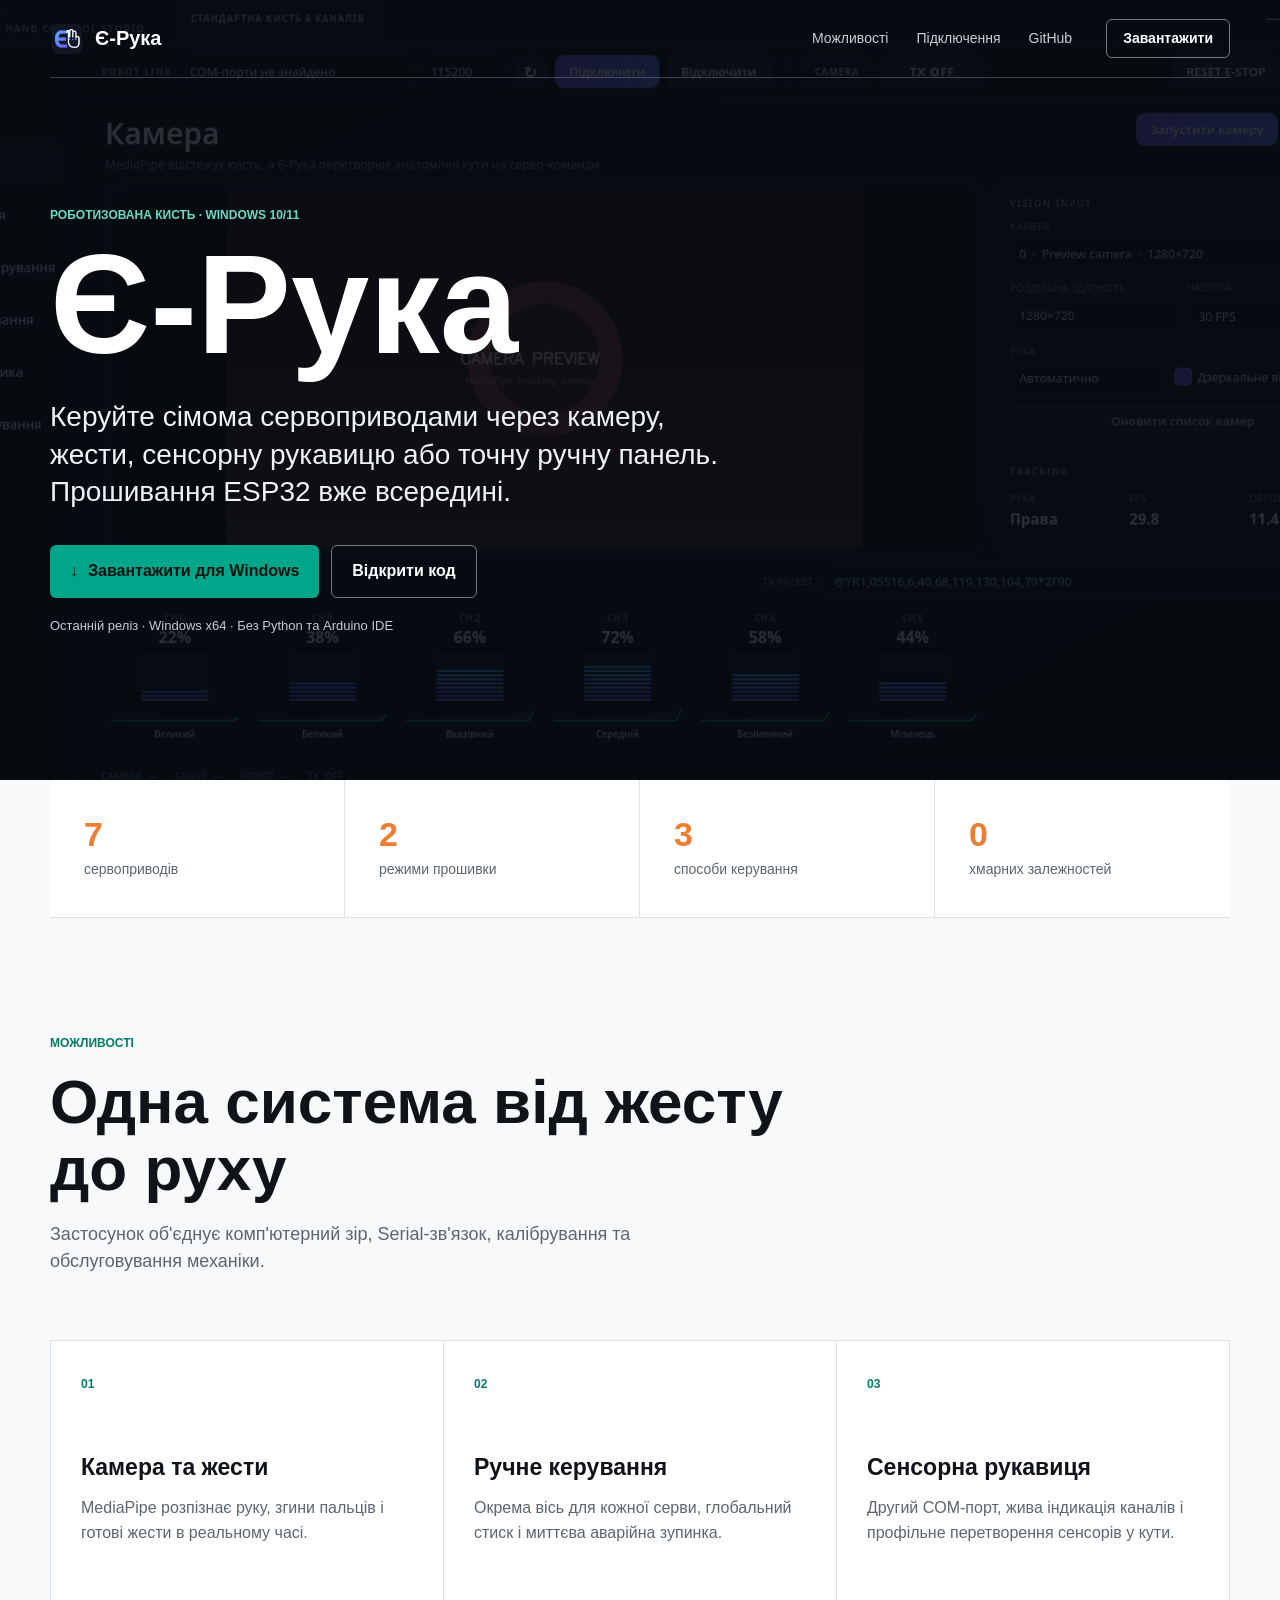
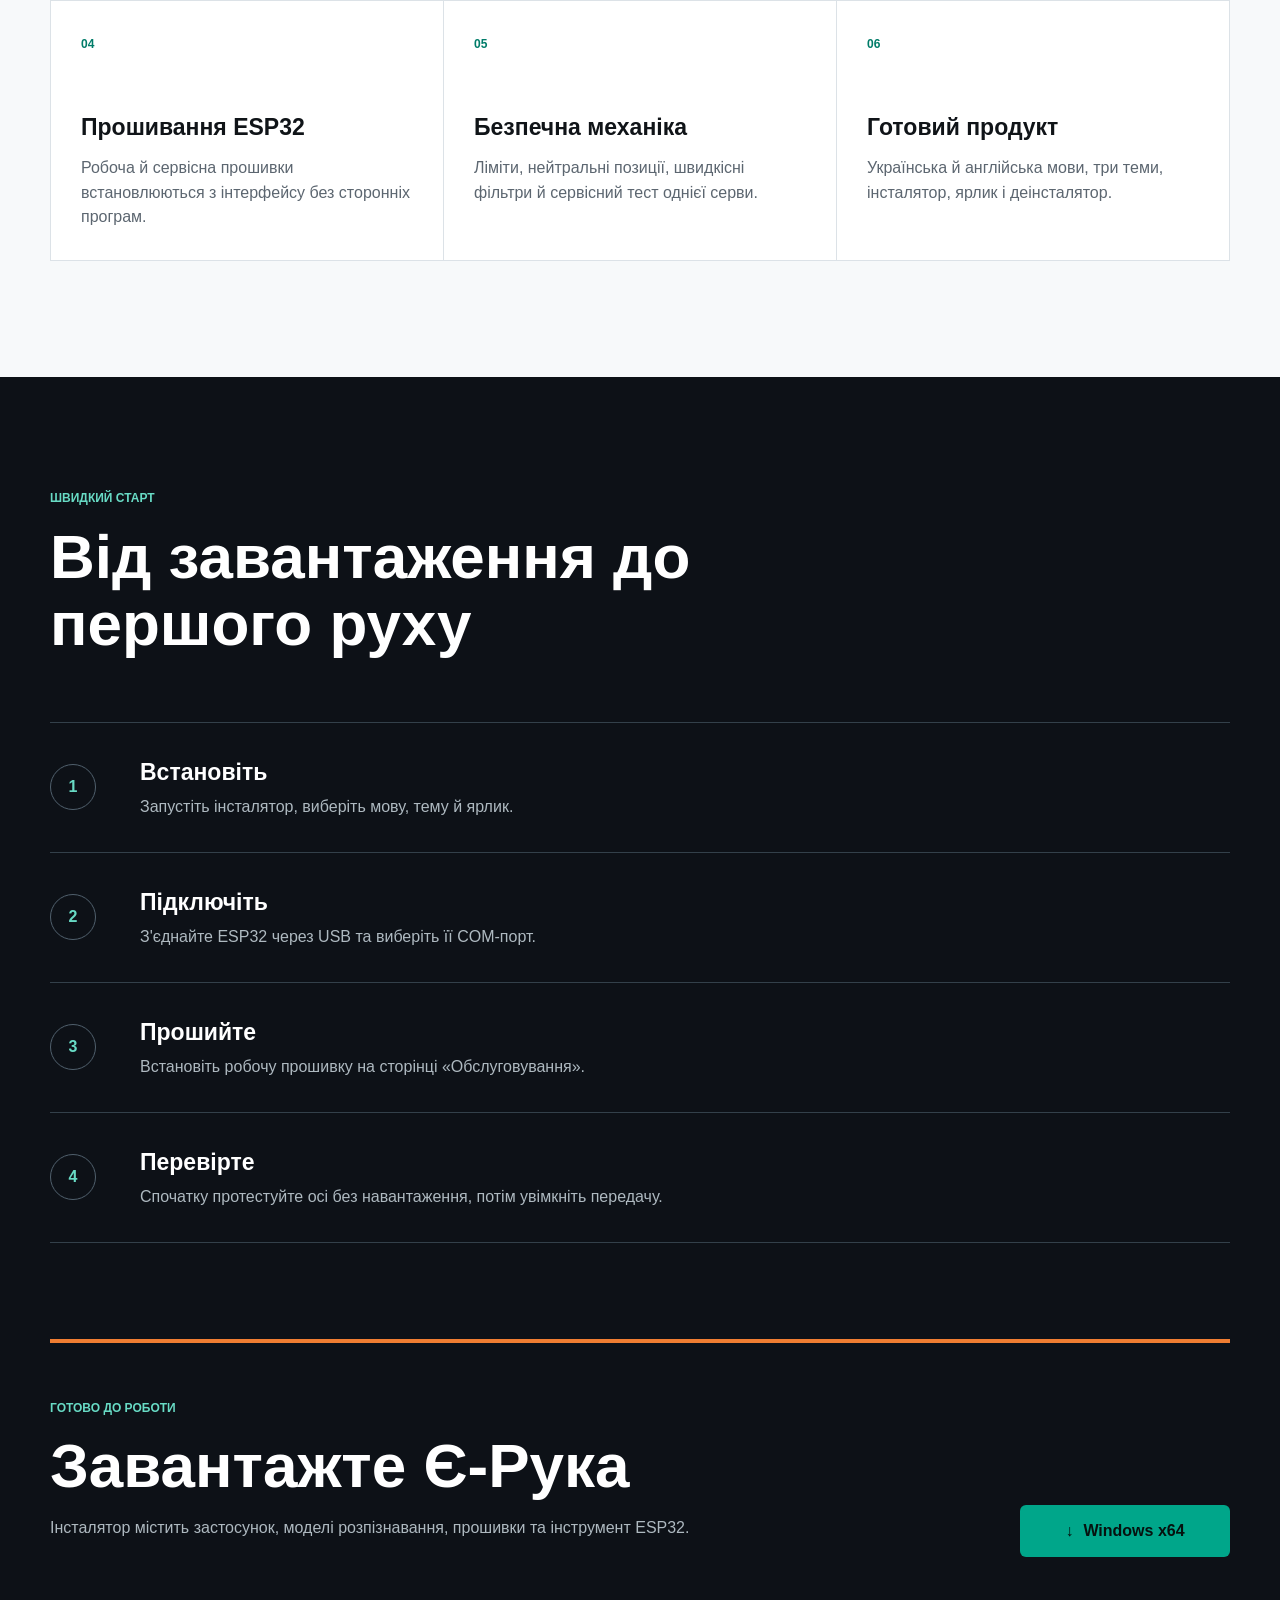
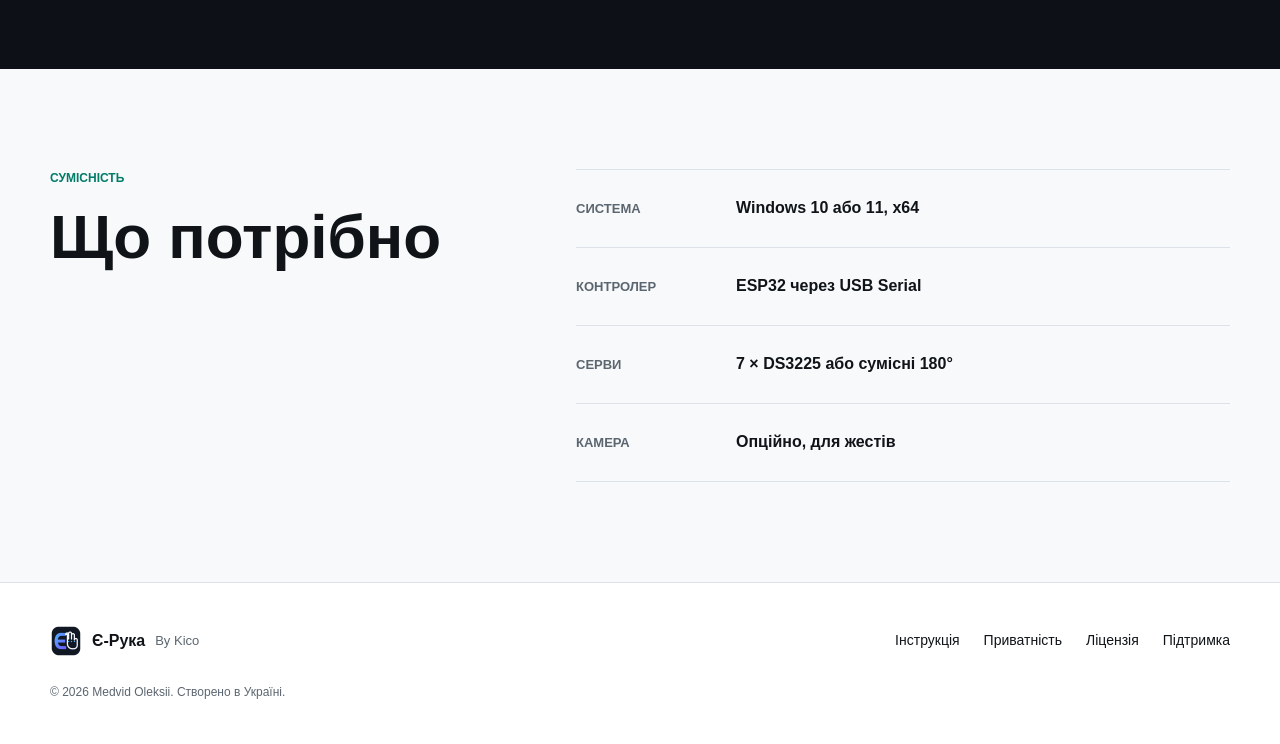
==== site/index.html @ 05da170c "Release Ye-Ruka 2.2.0" ====
<!doctype html>
<html lang="uk">
  <head>
    <meta charset="utf-8">
    <meta name="viewport" content="width=device-width, initial-scale=1">
    <meta name="description" content="Є-Рука — Windows-застосунок для керування роботизованою кистю через ESP32, камеру, жести та сенсорну рукавицю.">
    <meta name="theme-color" content="#0d1117">
    <meta property="og:title" content="Є-Рука — керування роботизованою кистю">
    <meta property="og:description" content="Камера, жести, сенсорна рукавиця, ручне керування й прошивання ESP32 в одному застосунку.">
    <meta property="og:image" content="assets/app-preview.png">
    <title>Є-Рука | By Kico</title>
    <link rel="icon" href="assets/logo.png">
    <link rel="stylesheet" href="styles.css">
    <script src="app.js" defer></script>
  </head>
  <body>
    <header class="site-header">
      <a class="brand" href="#top" aria-label="Є-Рука, на початок">
        <img src="assets/logo.png" alt="">
        <span>Є-Рука</span>
      </a>
      <nav aria-label="Основна навігація">
        <a href="#features">Можливості</a>
        <a href="#start">Підключення</a>
        <a href="https://github.com/Oleksii1221/Ye-ruka">GitHub</a>
      </nav>
      <a class="header-download" data-download href="https://github.com/Oleksii1221/Ye-ruka/releases/latest">Завантажити</a>
    </header>

    <main id="top">
      <section class="hero" aria-labelledby="hero-title">
        <div class="hero-image" role="img" aria-label="Інтерфейс застосунку Є-Рука"></div>
        <div class="hero-shade"></div>
        <div class="hero-content">
          <p class="eyebrow">РОБОТИЗОВАНА КИСТЬ · WINDOWS 10/11</p>
          <h1 id="hero-title">Є-Рука</h1>
          <p class="hero-copy">Керуйте сімома сервоприводами через камеру, жести, сенсорну рукавицю або точну ручну панель. Прошивання ESP32 вже всередині.</p>
          <div class="hero-actions">
            <a class="primary-button" data-download href="https://github.com/Oleksii1221/Ye-ruka/releases/latest">
              <span aria-hidden="true">↓</span>
              Завантажити для Windows
            </a>
            <a class="secondary-button" href="https://github.com/Oleksii1221/Ye-ruka">Відкрити код</a>
          </div>
          <p class="release-line"><span data-version>Останній реліз</span> · Windows x64 · Без Python та Arduino IDE</p>
        </div>
      </section>

      <section class="signal-band" aria-label="Ключові властивості">
        <div><strong>7</strong><span>сервоприводів</span></div>
        <div><strong>2</strong><span>режими прошивки</span></div>
        <div><strong>3</strong><span>способи керування</span></div>
        <div><strong>0</strong><span>хмарних залежностей</span></div>
      </section>

      <section class="section" id="features">
        <div class="section-heading">
          <p class="eyebrow dark">МОЖЛИВОСТІ</p>
          <h2>Одна система від жесту до руху</h2>
          <p>Застосунок об'єднує комп'ютерний зір, Serial-зв'язок, калібрування та обслуговування механіки.</p>
        </div>
        <div class="feature-grid">
          <article>
            <span class="feature-index">01</span>
            <h3>Камера та жести</h3>
            <p>MediaPipe розпізнає руку, згини пальців і готові жести в реальному часі.</p>
          </article>
          <article>
            <span class="feature-index">02</span>
            <h3>Ручне керування</h3>
            <p>Окрема вісь для кожної серви, глобальний стиск і миттєва аварійна зупинка.</p>
          </article>
          <article>
            <span class="feature-index">03</span>
            <h3>Сенсорна рукавиця</h3>
            <p>Другий COM-порт, жива індикація каналів і профільне перетворення сенсорів у кути.</p>
          </article>
          <article>
            <span class="feature-index">04</span>
            <h3>Прошивання ESP32</h3>
            <p>Робоча й сервісна прошивки встановлюються з інтерфейсу без сторонніх програм.</p>
          </article>
          <article>
            <span class="feature-index">05</span>
            <h3>Безпечна механіка</h3>
            <p>Ліміти, нейтральні позиції, швидкісні фільтри й сервісний тест однієї серви.</p>
          </article>
          <article>
            <span class="feature-index">06</span>
            <h3>Готовий продукт</h3>
            <p>Українська й англійська мови, три теми, інсталятор, ярлик і деінсталятор.</p>
          </article>
        </div>
      </section>

      <section class="dark-section" id="start">
        <div class="section-heading light">
          <p class="eyebrow">ШВИДКИЙ СТАРТ</p>
          <h2>Від завантаження до першого руху</h2>
        </div>
        <ol class="steps">
          <li><span>1</span><div><h3>Встановіть</h3><p>Запустіть інсталятор, виберіть мову, тему й ярлик.</p></div></li>
          <li><span>2</span><div><h3>Підключіть</h3><p>З'єднайте ESP32 через USB та виберіть її COM-порт.</p></div></li>
          <li><span>3</span><div><h3>Прошийте</h3><p>Встановіть робочу прошивку на сторінці «Обслуговування».</p></div></li>
          <li><span>4</span><div><h3>Перевірте</h3><p>Спочатку протестуйте осі без навантаження, потім увімкніть передачу.</p></div></li>
        </ol>
        <div class="download-panel">
          <div>
            <p class="eyebrow">ГОТОВО ДО РОБОТИ</p>
            <h2>Завантажте Є-Рука</h2>
            <p>Інсталятор містить застосунок, моделі розпізнавання, прошивки та інструмент ESP32.</p>
          </div>
          <a class="primary-button light-button" data-download href="https://github.com/Oleksii1221/Ye-ruka/releases/latest">
            <span aria-hidden="true">↓</span>
            Windows x64
          </a>
        </div>
      </section>

      <section class="requirements">
        <div>
          <p class="eyebrow dark">СУМІСНІСТЬ</p>
          <h2>Що потрібно</h2>
        </div>
        <dl>
          <div><dt>Система</dt><dd>Windows 10 або 11, x64</dd></div>
          <div><dt>Контролер</dt><dd>ESP32 через USB Serial</dd></div>
          <div><dt>Серви</dt><dd>7 × DS3225 або сумісні 180°</dd></div>
          <div><dt>Камера</dt><dd>Опційно, для жестів</dd></div>
        </dl>
      </section>
    </main>

    <footer>
      <div class="footer-brand"><img src="assets/logo.png" alt=""><strong>Є-Рука</strong><span>By Kico</span></div>
      <div class="footer-links">
        <a href="https://github.com/Oleksii1221/Ye-ruka/blob/master/README.md">Інструкція</a>
        <a href="privacy.html">Приватність</a>
        <a href="https://github.com/Oleksii1221/Ye-ruka/blob/master/LICENSE">Ліцензія</a>
        <a href="https://github.com/Oleksii1221/Ye-ruka/issues">Підтримка</a>
      </div>
      <p>© 2026 Medvid Oleksii. Створено в Україні.</p>
    </footer>
  </body>
</html>
---- site/styles.css ----
:root {
  color-scheme: light;
  --ink: #101418;
  --muted: #5c6670;
  --line: #dce2e7;
  --paper: #f7f9fa;
  --white: #ffffff;
  --night: #0d1117;
  --night-soft: #171e26;
  --teal: #00a68a;
  --teal-dark: #007c69;
  --orange: #ef7d32;
  --max: 1180px;
}

* { box-sizing: border-box; }
html { scroll-behavior: smooth; }
body {
  margin: 0;
  background: var(--paper);
  color: var(--ink);
  font-family: Inter, "Segoe UI", Arial, sans-serif;
  line-height: 1.55;
}
a { color: inherit; text-decoration: none; }
img { display: block; max-width: 100%; }
button, a { -webkit-tap-highlight-color: transparent; }

.site-header {
  position: absolute;
  z-index: 10;
  top: 0;
  left: 50%;
  width: min(calc(100% - 40px), var(--max));
  min-height: 78px;
  transform: translateX(-50%);
  display: flex;
  align-items: center;
  gap: 34px;
  color: var(--white);
  border-bottom: 1px solid rgba(255, 255, 255, .22);
}
.brand { display: flex; align-items: center; gap: 11px; font-size: 20px; font-weight: 750; }
.brand img { width: 34px; height: 34px; object-fit: contain; }
.site-header nav { display: flex; gap: 28px; margin-left: auto; font-size: 14px; }
.site-header nav a { opacity: .8; }
.site-header nav a:hover { opacity: 1; }
.header-download {
  min-height: 38px;
  padding: 8px 16px;
  display: inline-flex;
  align-items: center;
  border: 1px solid rgba(255, 255, 255, .45);
  border-radius: 6px;
  font-size: 14px;
  font-weight: 700;
}

.hero {
  position: relative;
  min-height: min(780px, 90vh);
  display: flex;
  align-items: center;
  overflow: hidden;
  color: var(--white);
  background: var(--night);
}
.hero-image {
  position: absolute;
  inset: 0;
  background-image: url("assets/app-preview.png");
  background-position: center;
  background-size: cover;
  opacity: .56;
  transform: scale(1.025);
}
.hero-shade { position: absolute; inset: 0; background: rgba(5, 10, 15, .72); }
.hero-content {
  position: relative;
  width: min(calc(100% - 40px), var(--max));
  margin: 52px auto 0;
  padding: 92px 0 82px;
}
.eyebrow { margin: 0 0 16px; color: #68dbc5; font-size: 12px; font-weight: 800; letter-spacing: 0; }
.eyebrow.dark { color: var(--teal-dark); }
.hero h1 { margin: 0; max-width: 700px; font-size: clamp(64px, 11vw, 142px); line-height: .92; letter-spacing: 0; }
.hero-copy { max-width: 700px; margin: 28px 0 0; font-size: clamp(19px, 2.2vw, 28px); line-height: 1.35; color: #eef3f4; }
.hero-actions { display: flex; flex-wrap: wrap; gap: 12px; margin-top: 34px; }
.primary-button, .secondary-button {
  min-height: 52px;
  display: inline-flex;
  align-items: center;
  justify-content: center;
  gap: 10px;
  padding: 13px 20px;
  border-radius: 6px;
  font-weight: 750;
}
.primary-button { background: var(--teal); color: #06120f; }
.primary-button:hover { background: #16c2a5; }
.secondary-button { border: 1px solid rgba(255, 255, 255, .45); color: var(--white); }
.secondary-button:hover { border-color: var(--white); }
.release-line { margin: 18px 0 0; color: #c4cdd2; font-size: 13px; }

.signal-band {
  max-width: var(--max);
  margin: 0 auto;
  min-height: 138px;
  display: grid;
  grid-template-columns: repeat(4, 1fr);
  align-items: stretch;
  background: var(--white);
  border-bottom: 1px solid var(--line);
}
.signal-band div { padding: 34px; display: flex; flex-direction: column; justify-content: center; border-right: 1px solid var(--line); }
.signal-band div:last-child { border-right: 0; }
.signal-band strong { font-size: 34px; line-height: 1; color: var(--orange); }
.signal-band span { margin-top: 8px; color: var(--muted); font-size: 14px; }

.section { max-width: var(--max); margin: 0 auto; padding: 116px 0; }
.section-heading { max-width: 740px; }
.section-heading h2, .download-panel h2, .requirements h2 { margin: 0; font-size: clamp(36px, 5vw, 62px); line-height: 1.08; letter-spacing: 0; }
.section-heading > p:last-child { max-width: 650px; color: var(--muted); font-size: 18px; }
.feature-grid { margin-top: 64px; display: grid; grid-template-columns: repeat(3, 1fr); border-top: 1px solid var(--line); border-left: 1px solid var(--line); }
.feature-grid article { min-height: 260px; padding: 30px; background: var(--white); border-right: 1px solid var(--line); border-bottom: 1px solid var(--line); }
.feature-index { color: var(--teal-dark); font-size: 12px; font-weight: 800; }
.feature-grid h3 { margin: 54px 0 10px; font-size: 23px; }
.feature-grid p { margin: 0; color: var(--muted); }

.dark-section { padding: 112px max(20px, calc((100% - var(--max)) / 2)); background: var(--night); color: var(--white); }
.section-heading.light { color: var(--white); }
.steps { margin: 64px 0 0; padding: 0; list-style: none; border-top: 1px solid #33404a; }
.steps li { min-height: 130px; display: grid; grid-template-columns: 90px 1fr; align-items: center; border-bottom: 1px solid #33404a; }
.steps li > span { width: 46px; height: 46px; display: grid; place-items: center; border: 1px solid #50606d; border-radius: 50%; color: #68dbc5; font-weight: 800; }
.steps h3 { margin: 0 0 4px; font-size: 23px; }
.steps p { margin: 0; color: #aeb9c0; }
.download-panel { margin-top: 96px; padding-top: 56px; display: flex; align-items: end; justify-content: space-between; gap: 40px; border-top: 4px solid var(--orange); }
.download-panel p:last-child { max-width: 670px; color: #aeb9c0; }
.light-button { min-width: 210px; flex: 0 0 auto; }

.requirements { max-width: var(--max); margin: 0 auto; padding: 100px 0; display: grid; grid-template-columns: .8fr 1.2fr; gap: 90px; }
.requirements dl { margin: 0; border-top: 1px solid var(--line); }
.requirements dl div { min-height: 78px; display: grid; grid-template-columns: 160px 1fr; align-items: center; border-bottom: 1px solid var(--line); }
.requirements dt { color: var(--muted); font-size: 13px; font-weight: 700; text-transform: uppercase; }
.requirements dd { margin: 0; font-weight: 650; }

footer { padding: 42px max(20px, calc((100% - var(--max)) / 2)); display: grid; grid-template-columns: 1fr auto; gap: 26px; align-items: center; background: var(--white); border-top: 1px solid var(--line); }
.footer-brand { display: flex; align-items: center; gap: 10px; }
.footer-brand img { width: 32px; height: 32px; }
.footer-brand span { color: var(--muted); font-size: 13px; }
.footer-links { display: flex; flex-wrap: wrap; gap: 24px; font-size: 14px; }
footer > p { grid-column: 1 / -1; margin: 0; color: var(--muted); font-size: 12px; }

.document-page { min-height: 100vh; background: var(--paper); }
.document-page .site-header { position: static; transform: none; width: min(calc(100% - 40px), var(--max)); color: var(--ink); border-bottom-color: var(--line); }
.document-page .header-download { border-color: var(--line); }
.document { max-width: 840px; margin: 0 auto; padding: 90px 20px 120px; }
.document h1 { margin: 0 0 20px; font-size: clamp(42px, 7vw, 74px); line-height: 1; }
.document h2 { margin-top: 46px; }
.document p, .document li { color: #3f4a53; }

@media (max-width: 900px) {
  .site-header nav { display: none; }
  .header-download { margin-left: auto; }
  .signal-band { grid-template-columns: repeat(2, 1fr); }
  .signal-band div:nth-child(2) { border-right: 0; }
  .signal-band div:nth-child(-n+2) { border-bottom: 1px solid var(--line); }
  .section, .requirements { padding-left: 20px; padding-right: 20px; }
  .feature-grid { grid-template-columns: repeat(2, 1fr); }
  .requirements { grid-template-columns: 1fr; gap: 44px; }
}

@media (max-width: 620px) {
  .site-header { width: calc(100% - 28px); min-height: 66px; }
  .brand span { font-size: 18px; }
  .header-download { min-height: 34px; padding: 6px 11px; }
  .hero { min-height: 760px; align-items: end; }
  .hero-content { width: calc(100% - 32px); margin-top: 66px; padding: 76px 0 58px; }
  .hero h1 { font-size: 68px; }
  .hero-copy { font-size: 20px; }
  .hero-actions { flex-direction: column; align-items: stretch; }
  .primary-button, .secondary-button { width: 100%; }
  .signal-band div { padding: 24px 20px; }
  .section { padding-top: 82px; padding-bottom: 82px; }
  .feature-grid { grid-template-columns: 1fr; margin-top: 42px; }
  .feature-grid article { min-height: 220px; }
  .dark-section { padding-top: 82px; padding-bottom: 82px; }
  .steps li { grid-template-columns: 62px 1fr; padding: 20px 0; }
  .steps li > span { width: 40px; height: 40px; }
  .download-panel { margin-top: 68px; flex-direction: column; align-items: stretch; }
  .requirements dl div { grid-template-columns: 1fr; gap: 5px; padding: 16px 0; }
  footer { grid-template-columns: 1fr; }
}

@media (prefers-reduced-motion: reduce) {
  html { scroll-behavior: auto; }
}
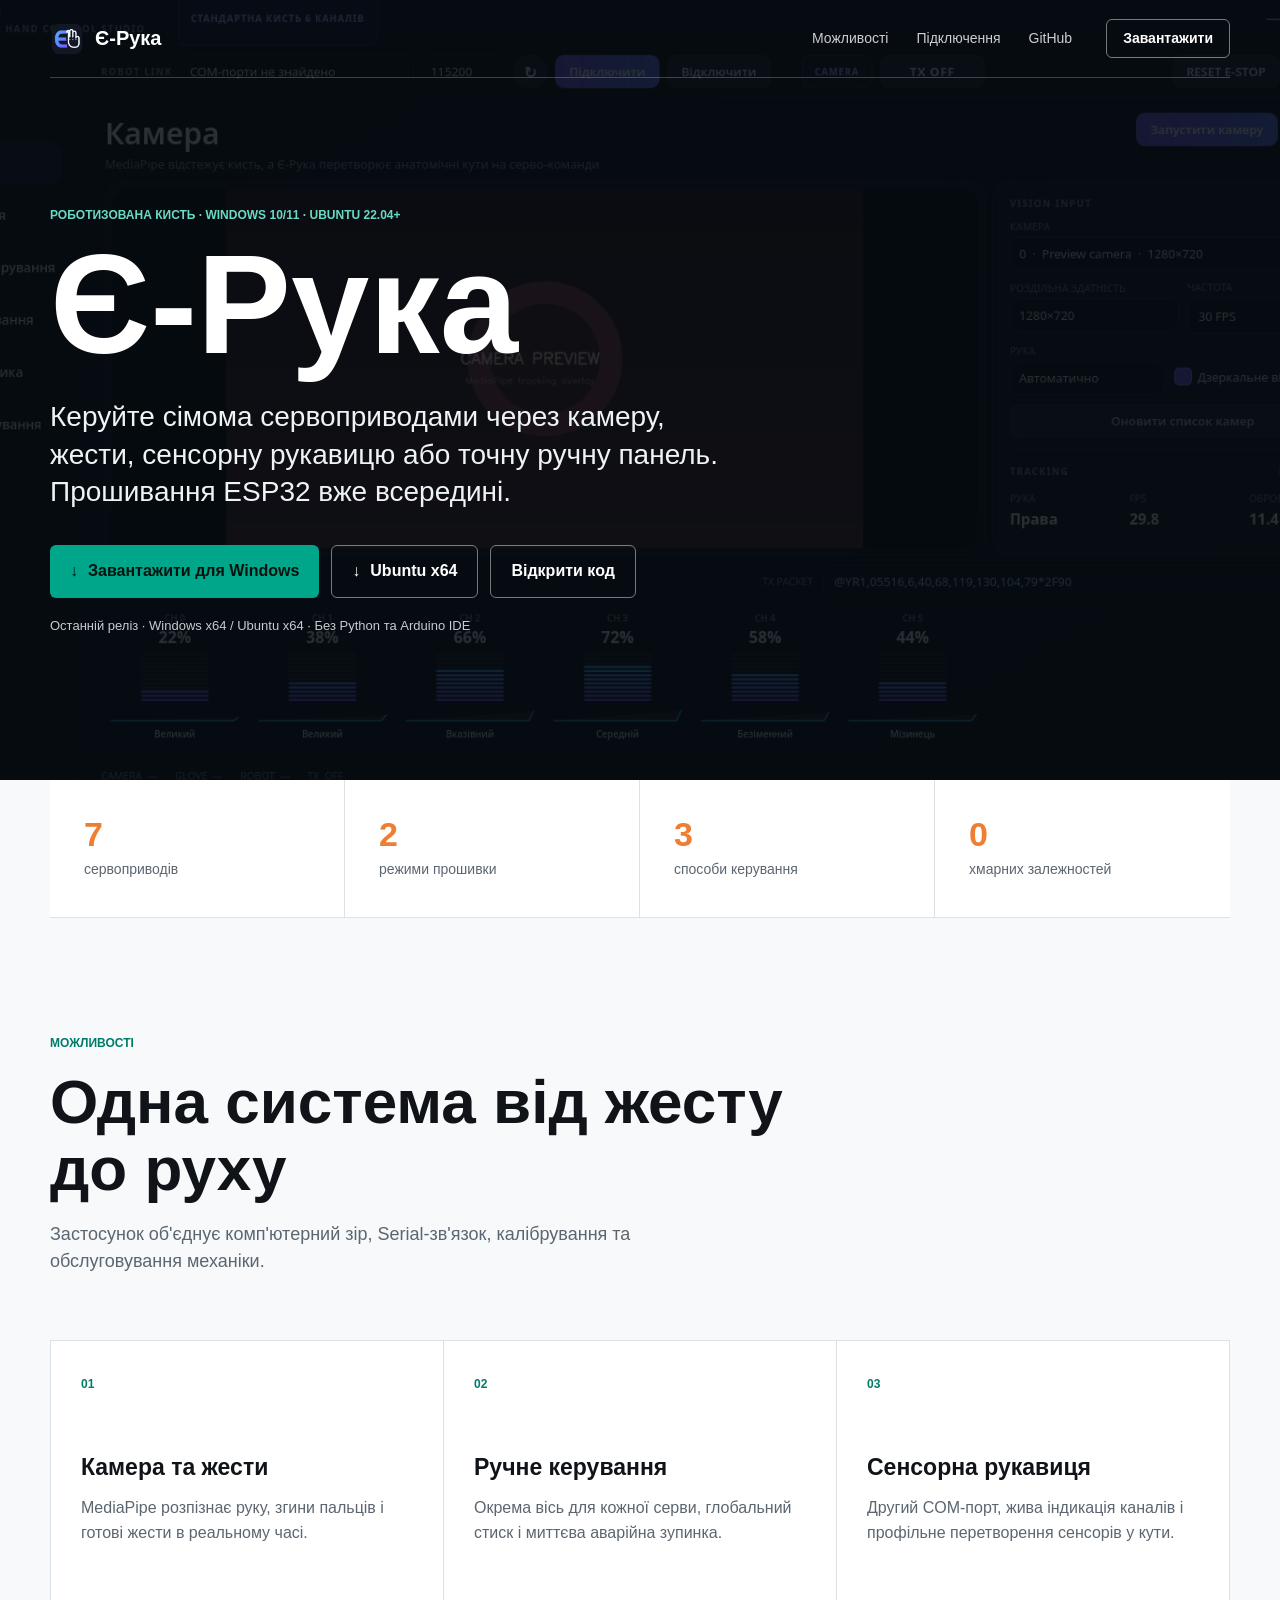
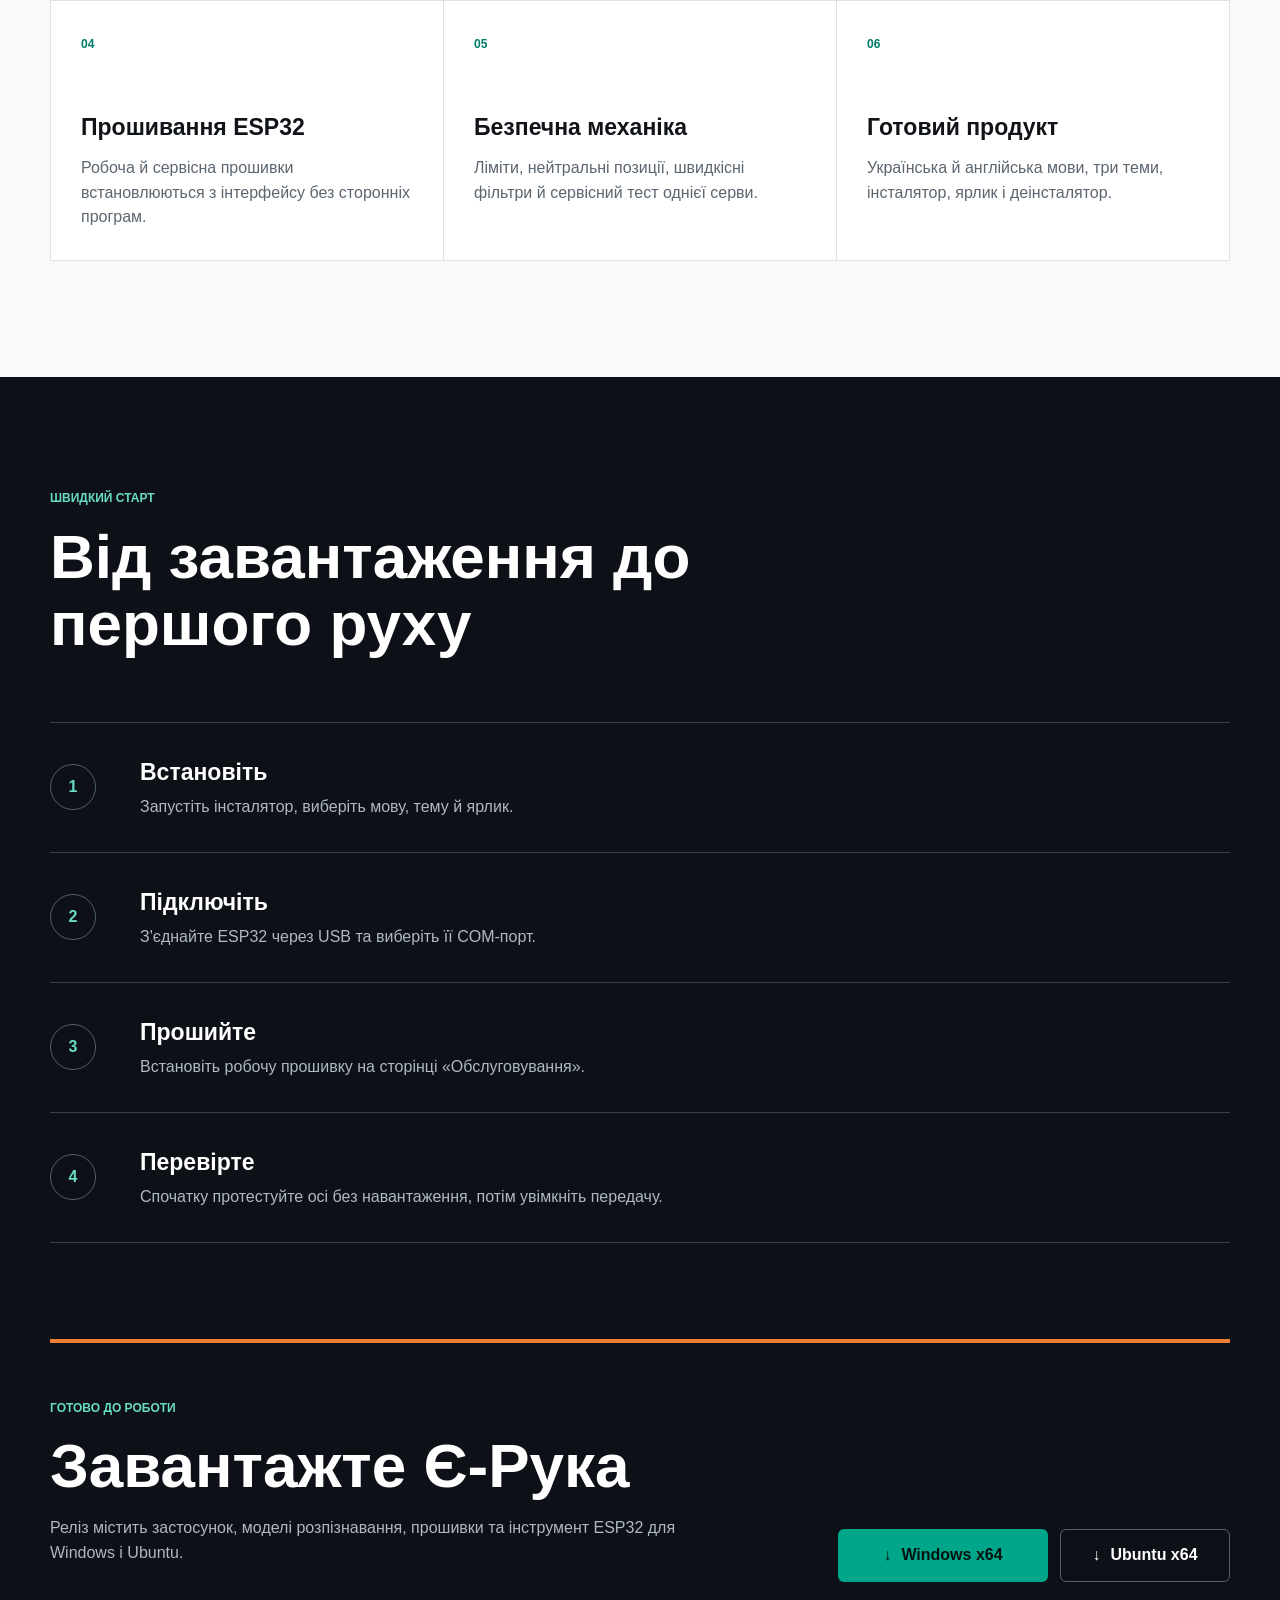
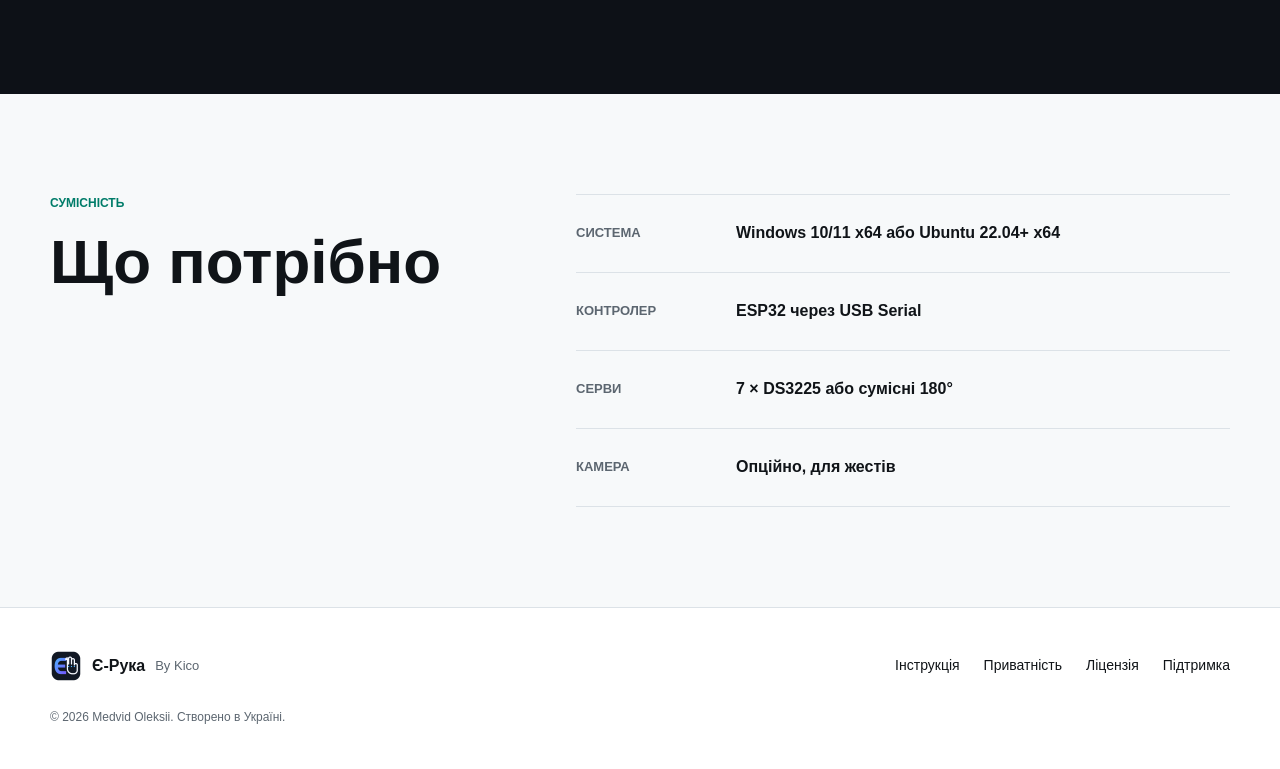
==== commit 38ab802f: "Add Ubuntu release package" ====
--- a/site/index.html
+++ b/site/index.html
@@ -3,7 +3,7 @@
   <head>
     <meta charset="utf-8">
     <meta name="viewport" content="width=device-width, initial-scale=1">
-    <meta name="description" content="Є-Рука — Windows-застосунок для керування роботизованою кистю через ESP32, камеру, жести та сенсорну рукавицю.">
+    <meta name="description" content="Є-Рука — застосунок для Windows та Ubuntu, що керує роботизованою кистю через ESP32, камеру, жести та сенсорну рукавицю.">
     <meta name="theme-color" content="#0d1117">
     <meta property="og:title" content="Є-Рука — керування роботизованою кистю">
     <meta property="og:description" content="Камера, жести, сенсорна рукавиця, ручне керування й прошивання ESP32 в одному застосунку.">
@@ -24,7 +24,7 @@
         <a href="#start">Підключення</a>
         <a href="https://github.com/Oleksii1221/Ye-ruka">GitHub</a>
       </nav>
-      <a class="header-download" data-download href="https://github.com/Oleksii1221/Ye-ruka/releases/latest">Завантажити</a>
+      <a class="header-download" data-download="windows" href="https://github.com/Oleksii1221/Ye-ruka/releases/download/v2.2.1/Ye-Ruka-2.2.1-Windows-x64-Setup.exe">Завантажити</a>
     </header>
 
     <main id="top">
@@ -32,17 +32,21 @@
         <div class="hero-image" role="img" aria-label="Інтерфейс застосунку Є-Рука"></div>
         <div class="hero-shade"></div>
         <div class="hero-content">
-          <p class="eyebrow">РОБОТИЗОВАНА КИСТЬ · WINDOWS 10/11</p>
+          <p class="eyebrow">РОБОТИЗОВАНА КИСТЬ · WINDOWS 10/11 · UBUNTU 22.04+</p>
           <h1 id="hero-title">Є-Рука</h1>
           <p class="hero-copy">Керуйте сімома сервоприводами через камеру, жести, сенсорну рукавицю або точну ручну панель. Прошивання ESP32 вже всередині.</p>
           <div class="hero-actions">
-            <a class="primary-button" data-download href="https://github.com/Oleksii1221/Ye-ruka/releases/latest">
+            <a class="primary-button" data-download="windows" href="https://github.com/Oleksii1221/Ye-ruka/releases/download/v2.2.1/Ye-Ruka-2.2.1-Windows-x64-Setup.exe">
               <span aria-hidden="true">↓</span>
               Завантажити для Windows
             </a>
+            <a class="secondary-button" data-download="ubuntu" href="https://github.com/Oleksii1221/Ye-ruka/releases/download/v2.2.1/Ye-Ruka-2.2.1-Ubuntu-x64.tar.gz">
+              <span aria-hidden="true">↓</span>
+              Ubuntu x64
+            </a>
             <a class="secondary-button" href="https://github.com/Oleksii1221/Ye-ruka">Відкрити код</a>
           </div>
-          <p class="release-line"><span data-version>Останній реліз</span> · Windows x64 · Без Python та Arduino IDE</p>
+          <p class="release-line"><span data-version>Останній реліз</span> · Windows x64 / Ubuntu x64 · Без Python та Arduino IDE</p>
         </div>
       </section>
 
@@ -108,12 +112,18 @@
           <div>
             <p class="eyebrow">ГОТОВО ДО РОБОТИ</p>
             <h2>Завантажте Є-Рука</h2>
-            <p>Інсталятор містить застосунок, моделі розпізнавання, прошивки та інструмент ESP32.</p>
+            <p>Реліз містить застосунок, моделі розпізнавання, прошивки та інструмент ESP32 для Windows і Ubuntu.</p>
           </div>
-          <a class="primary-button light-button" data-download href="https://github.com/Oleksii1221/Ye-ruka/releases/latest">
-            <span aria-hidden="true">↓</span>
-            Windows x64
-          </a>
+          <div class="download-buttons">
+            <a class="primary-button light-button" data-download="windows" href="https://github.com/Oleksii1221/Ye-ruka/releases/download/v2.2.1/Ye-Ruka-2.2.1-Windows-x64-Setup.exe">
+              <span aria-hidden="true">↓</span>
+              Windows x64
+            </a>
+            <a class="secondary-button light-secondary" data-download="ubuntu" href="https://github.com/Oleksii1221/Ye-ruka/releases/download/v2.2.1/Ye-Ruka-2.2.1-Ubuntu-x64.tar.gz">
+              <span aria-hidden="true">↓</span>
+              Ubuntu x64
+            </a>
+          </div>
         </div>
       </section>
 
@@ -123,7 +133,7 @@
           <h2>Що потрібно</h2>
         </div>
         <dl>
-          <div><dt>Система</dt><dd>Windows 10 або 11, x64</dd></div>
+          <div><dt>Система</dt><dd>Windows 10/11 x64 або Ubuntu 22.04+ x64</dd></div>
           <div><dt>Контролер</dt><dd>ESP32 через USB Serial</dd></div>
           <div><dt>Серви</dt><dd>7 × DS3225 або сумісні 180°</dd></div>
           <div><dt>Камера</dt><dd>Опційно, для жестів</dd></div>
--- a/site/styles.css
+++ b/site/styles.css
@@ -137,6 +137,8 @@
 .download-panel { margin-top: 96px; padding-top: 56px; display: flex; align-items: end; justify-content: space-between; gap: 40px; border-top: 4px solid var(--orange); }
 .download-panel p:last-child { max-width: 670px; color: #aeb9c0; }
 .light-button { min-width: 210px; flex: 0 0 auto; }
+.download-buttons { display: flex; flex-wrap: wrap; gap: 12px; justify-content: flex-end; }
+.light-secondary { border-color: #50606d; color: var(--white); min-width: 170px; }
 
 .requirements { max-width: var(--max); margin: 0 auto; padding: 100px 0; display: grid; grid-template-columns: .8fr 1.2fr; gap: 90px; }
 .requirements dl { margin: 0; border-top: 1px solid var(--line); }
@@ -188,6 +190,8 @@
   .steps li { grid-template-columns: 62px 1fr; padding: 20px 0; }
   .steps li > span { width: 40px; height: 40px; }
   .download-panel { margin-top: 68px; flex-direction: column; align-items: stretch; }
+  .download-buttons { justify-content: stretch; }
+  .download-buttons a { flex: 1 1 100%; }
   .requirements dl div { grid-template-columns: 1fr; gap: 5px; padding: 16px 0; }
   footer { grid-template-columns: 1fr; }
 }
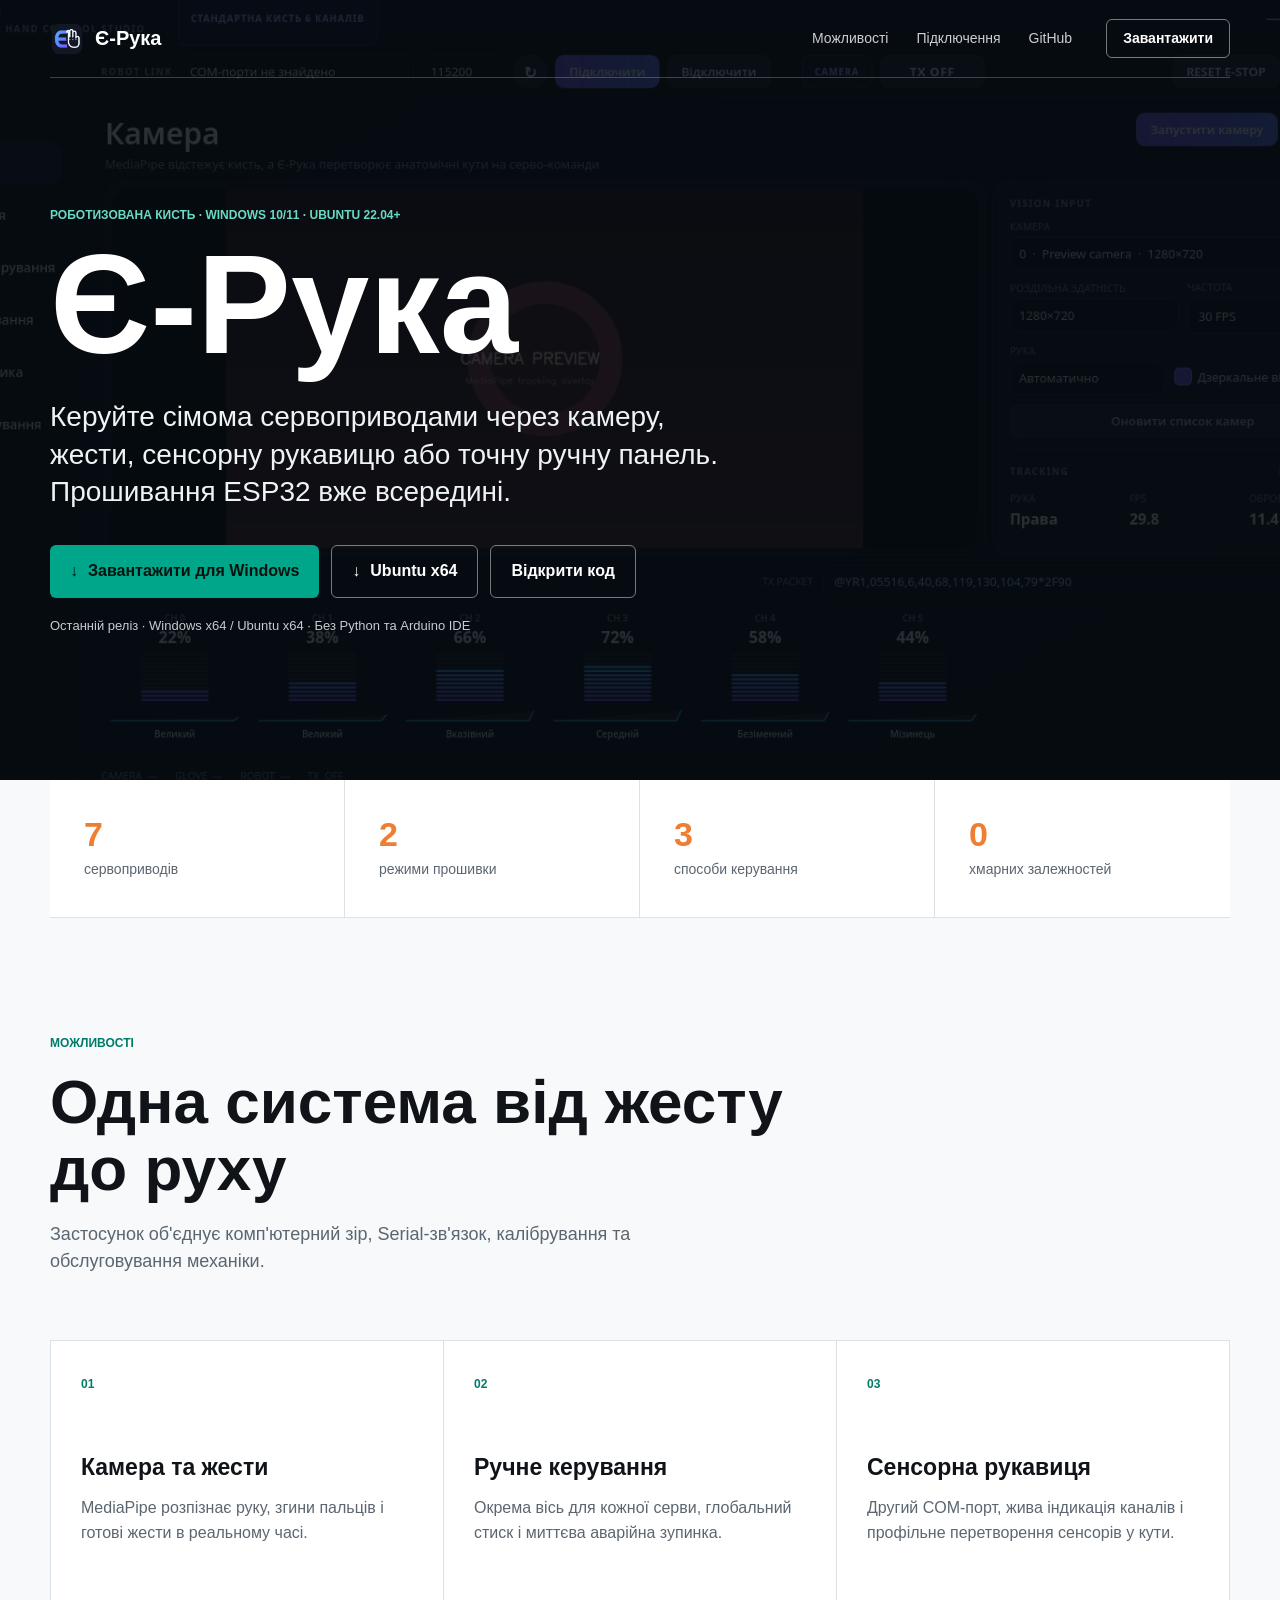
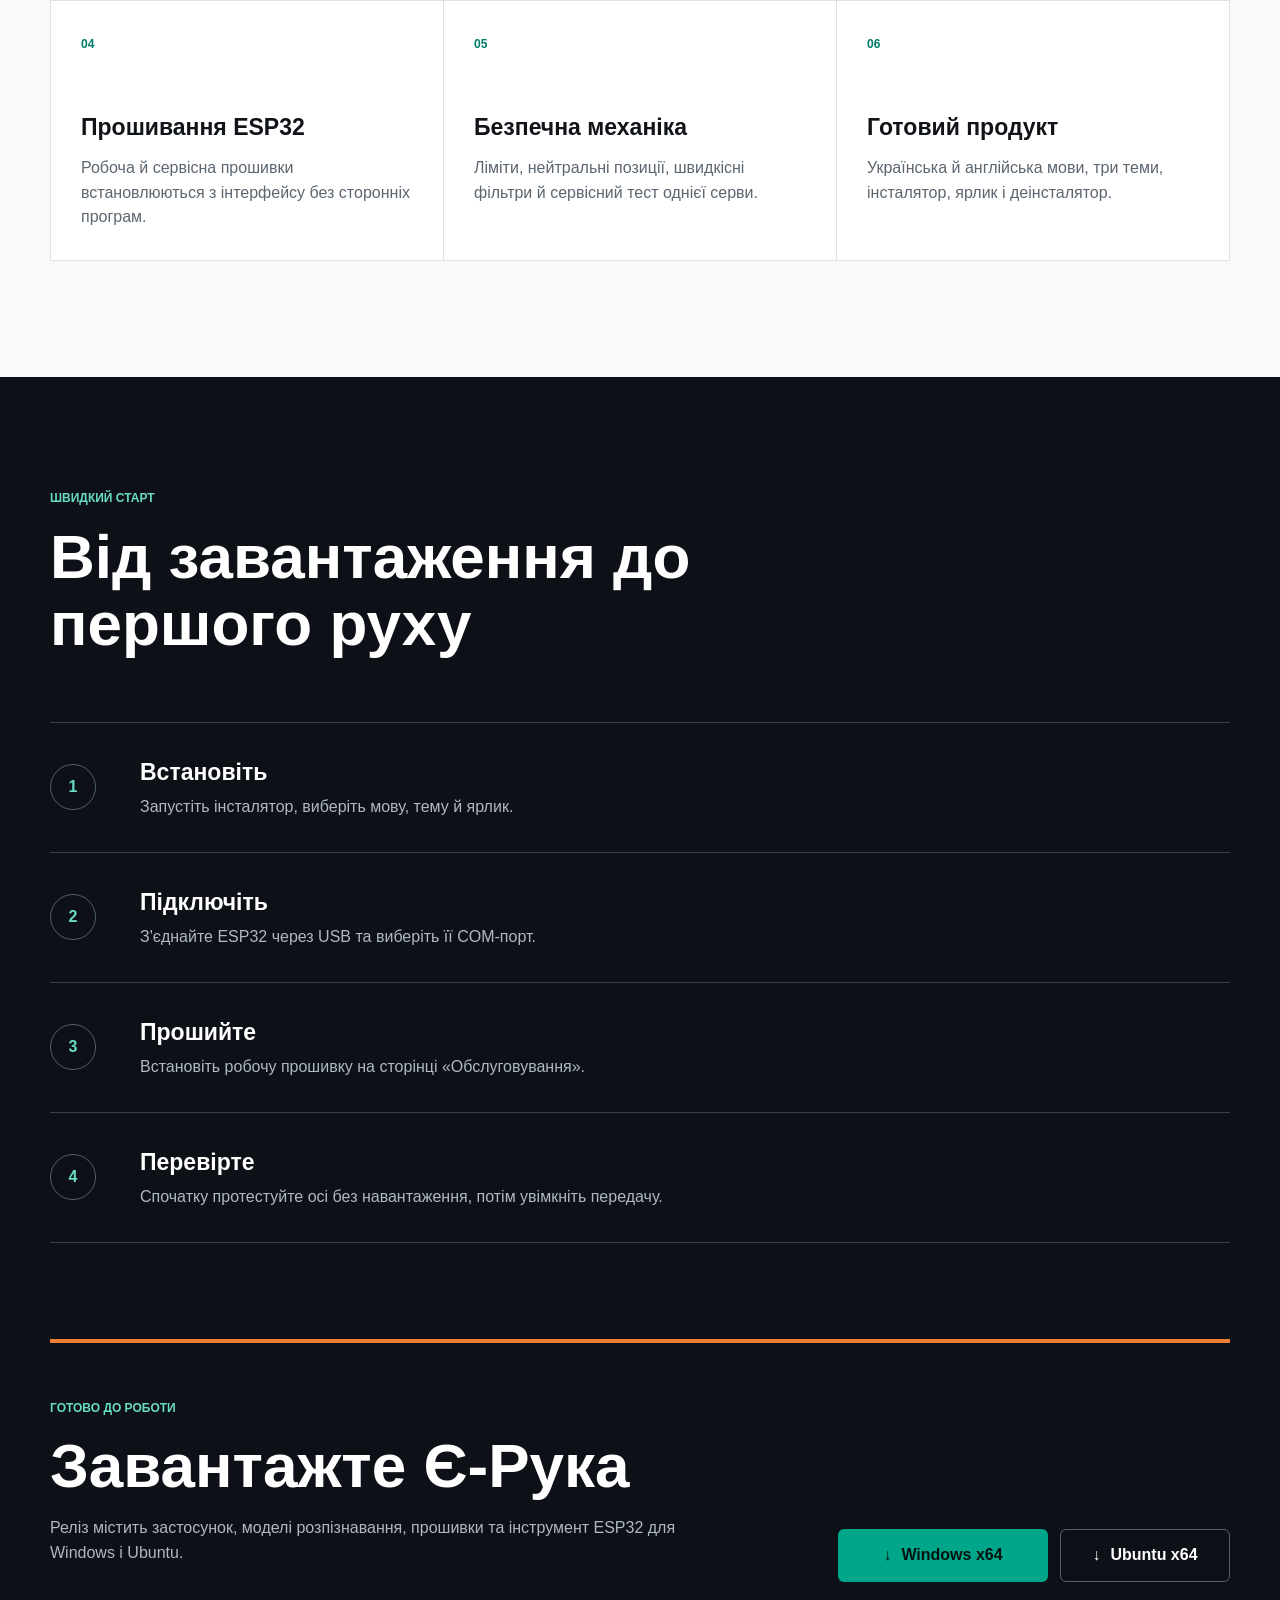
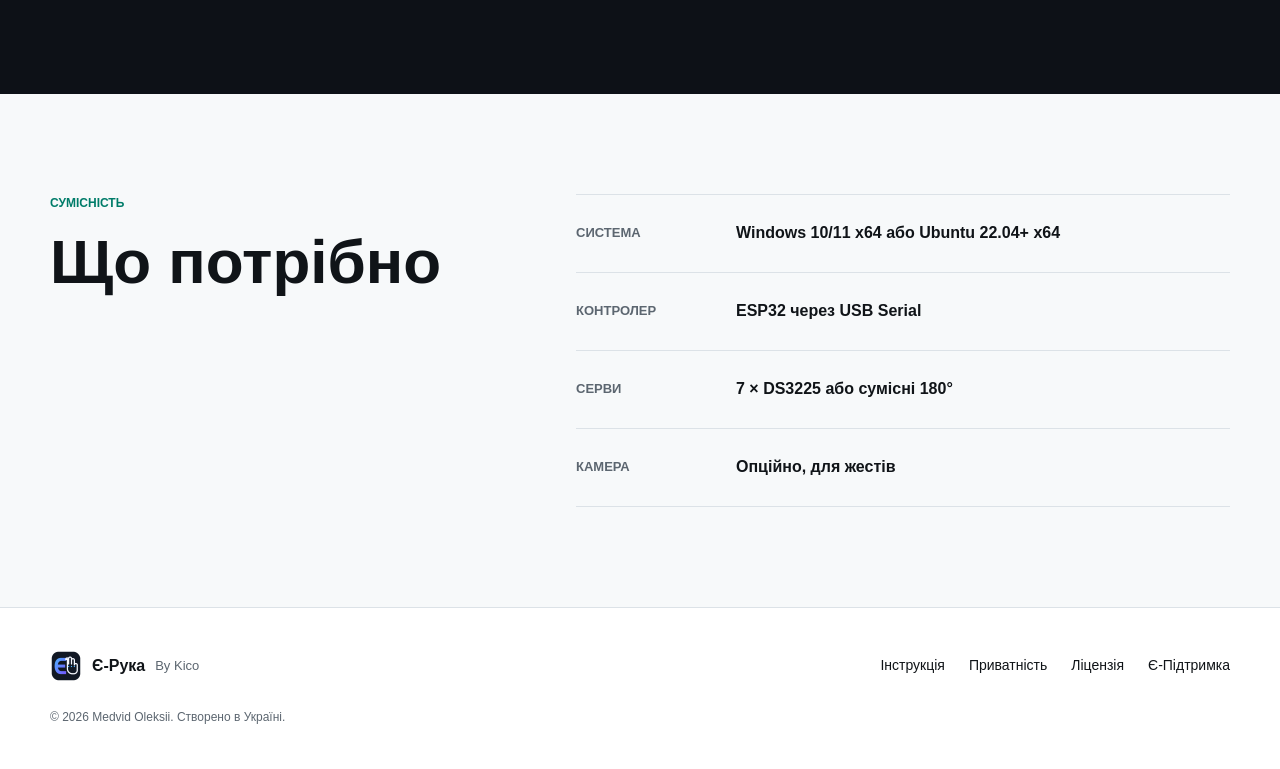
==== commit dcf6391f: "Rename support link on website" ====
--- a/site/index.html
+++ b/site/index.html
@@ -147,7 +147,7 @@
         <a href="https://github.com/Oleksii1221/Ye-ruka/blob/master/README.md">Інструкція</a>
         <a href="privacy.html">Приватність</a>
         <a href="https://github.com/Oleksii1221/Ye-ruka/blob/master/LICENSE">Ліцензія</a>
-        <a href="https://github.com/Oleksii1221/Ye-ruka/issues">Підтримка</a>
+        <a href="https://github.com/Oleksii1221/Ye-ruka/issues">Є-Підтримка</a>
       </div>
       <p>© 2026 Medvid Oleksii. Створено в Україні.</p>
     </footer>
